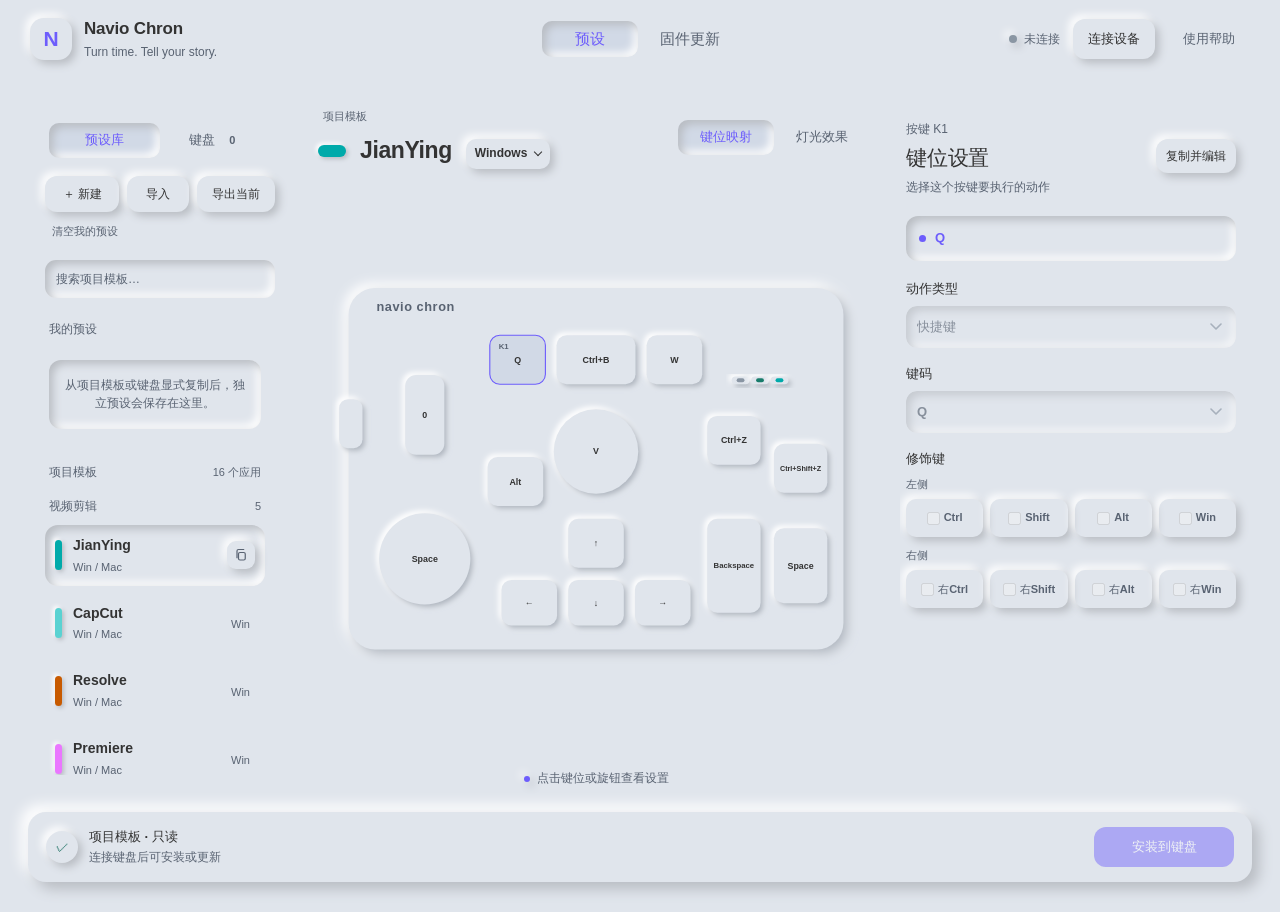
==== editor/index.html @ 54de4bbe "Add JSON text import and export" ====
<!doctype html>
<html lang="zh-CN">
<head>
  <meta charset="utf-8">
  <meta name="viewport" content="width=device-width,initial-scale=1">
  <meta name="theme-color" content="#e0e5ec">
  <title>预设 · Navio Chron</title>
  <meta http-equiv="Cache-Control" content="no-store">
  <link rel="stylesheet" href="styles.css?v=20261107-37">
</head>
<body>
  <header class="app-header">
    <div class="brand" aria-label="Navio Chron 预设编辑器">
      <span class="brand-mark">N</span>
      <span class="brand-copy"><strong>Navio Chron</strong><small>Turn time. Tell your story.</small></span>
    </div>
    <nav class="main-nav" aria-label="工作区">
      <a class="nav-item active" href="./" aria-current="page">预设</a>
      <a id="flashLink" class="nav-item" href="./firmware/">固件更新</a>
    </nav>
    <div class="header-actions">
      <span id="firmwareBadge" class="version-badge" hidden></span>
      <span id="connectionStatus" class="connection-status"><i></i><span>未连接</span></span>
      <button id="connectButton" class="button secondary">连接设备</button>
      <button id="helpButton" class="button text-button">使用帮助</button>
    </div>
  </header>

  <div id="updateBanner" class="update-banner" role="status" hidden>
    <div class="update-banner-icon">↑</div>
    <div><strong>发现新的固件版本</strong><span id="updateBannerText"></span></div>
    <a id="firmwareFlashLink" class="button small secondary" href="./firmware/">查看更新</a>
    <button id="dismissUpdate" class="icon-button" aria-label="关闭更新提示">×</button>
  </div>

  <main>
    <section class="view editor-view" aria-label="预设编辑器">
      <div class="editor-workspace">
        <aside class="panel library-panel">
          <div class="library-tabs segmented" role="tablist" aria-label="预设位置">
            <button class="active" data-library-tab="library" role="tab" aria-selected="true" aria-controls="libraryContent">预设库</button>
            <button data-library-tab="device" role="tab" aria-selected="false" aria-controls="libraryContent">键盘 <span id="deviceCount" class="count-badge">0</span></button>
          </div>
          <div id="libraryToolbar" class="library-toolbar">
            <button id="newPresetButton" class="button secondary">＋ 新建</button>
            <button id="importButton" class="button secondary">导入</button>
            <button id="exportButton" class="button secondary">导出当前</button>
          </div>
          <button id="resetLibrary" class="button text-button library-reset">清空我的预设</button>
          <div id="templateSearchField" class="template-search">
            <label class="sr-only" for="templateSearch">搜索项目模板</label>
            <input id="templateSearch" type="search" placeholder="搜索项目模板…" autocomplete="off" spellcheck="false">
          </div>
          <div id="templateSearchStatus" class="sr-only" role="status" aria-live="polite"></div>
          <div id="libraryContent" role="tabpanel" aria-label="预设列表"></div>
        </aside>

        <section class="panel canvas-panel">
          <div class="preset-header">
            <div class="preset-heading-copy">
              <div id="presetSource" class="source-line"></div>
              <div id="presetIdentity" class="preset-identity is-pending">
                <div class="popover-anchor">
                  <button id="accentButton" class="theme-swatch" aria-label="修改主题色" title="修改主题色"></button>
                  <div id="colorPopover" class="popover color-popover" hidden>
                    <strong>主题色</strong>
                    <p>用于预设标识和支持主题色的灯光效果</p>
                    <input id="accentInput" type="color" value="#e87832" aria-label="主题色">
                    <div class="color-presets">
                      <button data-color="#e87832" style="--swatch:#e87832" aria-label="橙色"></button>
                      <button data-color="#3f8cdc" style="--swatch:#3f8cdc" aria-label="蓝色"></button>
                      <button data-color="#8e5cd2" style="--swatch:#8e5cd2" aria-label="紫色"></button>
                      <button data-color="#26a69a" style="--swatch:#26a69a" aria-label="青色"></button>
                    </div>
                  </div>
                </div>
                <h1 id="presetTitle" role="button" tabindex="0" title="点击修改名称">预设</h1>
                <input id="presetNameInput" class="preset-name-input" type="text" maxlength="40" aria-label="预设名称" aria-describedby="renameError" hidden>
                <div id="renameActions" class="rename-actions" hidden>
                  <button id="confirmRename" type="button" class="rename-action confirm" aria-label="确认名称" title="确认"><svg viewBox="0 0 20 20" aria-hidden="true"><path d="m4 10 4 4 8-9"></path></svg></button>
                  <button id="cancelRename" type="button" class="rename-action cancel" aria-label="取消改名" title="取消"><svg viewBox="0 0 20 20" aria-hidden="true"><path d="m5 5 10 10M15 5 5 15"></path></svg></button>
                </div>
                <div id="renameError" class="rename-error" role="alert" hidden></div>
                <div class="popover-anchor platform-anchor">
                  <button id="platformButton" class="platform-button">Windows <span class="chevron" aria-hidden="true"></span></button>
                  <div id="platformPopover" class="popover platform-popover" hidden>
                    <strong>平台与修饰键</strong>
                    <button data-platform="win">Windows <small>Ctrl / Win</small></button>
                    <button data-platform="mac">macOS <small>Opt / Cmd</small></button>
                    <button data-platform="ipad">iPadOS <small>Opt / Cmd</small></button>
                  </div>
                </div>
              </div>
            </div>
            <div class="workspace-tabs segmented" role="tablist" aria-label="编辑内容">
              <button class="active" data-workspace-tab="mapping" role="tab" aria-selected="true" aria-controls="inspector">键位映射</button>
              <button data-workspace-tab="lighting" role="tab" aria-selected="false" aria-controls="inspector">灯光效果</button>
            </div>
          </div>
          <div id="draftNotice" class="draft-notice" hidden></div>
          <div id="deviceStage" class="device-stage"></div>
          <div id="canvasHint" class="canvas-hint"><span class="hint-dot"></span><span id="canvasHintText">点击键位或旋钮查看设置</span></div>
        </section>

        <aside class="panel inspector-panel"><div id="inspector" role="tabpanel" aria-label="当前设置"></div></aside>
      </div>

      <div class="editor-actionbar">
        <div class="save-summary">
          <span id="saveSummaryIcon" class="save-summary-icon">✓</span>
          <div><strong id="saveSummaryTitle">项目模板 · 只读</strong><span id="saveSummaryDetail">可直接安装，或复制后编辑</span></div>
        </div>
        <div id="writeResult" class="write-result" role="status" hidden></div>
        <button id="discardEdit" class="button danger" hidden>放弃修改</button>
        <button id="writePreset" class="button primary">安装到键盘</button>
      </div>
    </section>
  </main>

  <dialog id="exportDialog" class="dialog transfer-dialog">
    <form method="dialog">
      <div class="dialog-heading"><div><span class="dialog-kicker">EXPORT</span><h2>导出当前预设</h2></div><button type="button" class="icon-button" data-close="exportDialog" aria-label="关闭">×</button></div>
      <p id="exportDescription" class="dialog-description"></p>
      <label class="transfer-label" for="exportJson">JSON 内容</label>
      <textarea id="exportJson" class="json-textarea" readonly spellcheck="false"></textarea>
      <div id="exportError" class="field-error" role="alert" hidden></div>
      <div class="dialog-actions"><button type="button" class="button secondary" data-close="exportDialog">关闭</button><button id="copyExport" type="button" class="button secondary">复制 JSON</button><button id="downloadExport" type="button" class="button primary">保存到文件</button></div>
    </form>
  </dialog>

  <dialog id="importDialog" class="dialog transfer-dialog">
    <form method="dialog">
      <div class="dialog-heading"><div><span class="dialog-kicker">IMPORT</span><h2>导入预设</h2></div><button type="button" class="icon-button" data-close="importDialog" aria-label="关闭">×</button></div>
      <p class="dialog-description">粘贴 JSON 或选择磁盘文件。内容只导入“我的预设”，不会直接写入键盘。</p>
      <label class="transfer-label" for="importJson">JSON 内容</label>
      <textarea id="importJson" class="json-textarea" placeholder="在这里粘贴预设 JSON…" spellcheck="false"></textarea>
      <div class="import-file-row"><label class="button secondary file-button">选择文件<input id="importFile" type="file" accept=".json,.navio.json"></label><span id="importFileName">未选择文件</span></div>
      <div id="importError" class="field-error" role="alert" hidden></div>
      <div class="dialog-actions"><button type="button" class="button secondary" data-close="importDialog">取消</button><button id="confirmImport" type="button" class="button primary">导入到我的预设</button></div>
    </form>
  </dialog>

  <dialog id="writeDialog" class="dialog">
    <form method="dialog">
      <div class="dialog-heading"><div><span class="dialog-kicker">KEYBOARD</span><h2 id="writeDialogTitle">安装到键盘</h2></div><button type="button" class="icon-button" data-close="writeDialog" aria-label="关闭">×</button></div>
      <p id="writeDialogDescription" class="dialog-description"></p>
      <div class="impact-card"><span class="impact-icon">i</span><div><strong>写入后会立即验证</strong><p>键盘会重新读取此预设，确认内容一致。</p></div></div>
      <label id="installAsNewField" class="install-new-field" hidden><input id="installAsNew" type="checkbox">作为新预设安装，保留键盘中的原项目</label>
      <label id="replacementField" class="field" hidden>选择要替换的键盘预设<select id="replacementTarget"></select></label>
      <div id="writeError" class="field-error" role="alert" hidden></div>
      <div class="dialog-actions"><button type="button" class="button secondary" data-close="writeDialog">取消</button><button id="confirmWrite" type="button" class="button primary">确认安装</button></div>
    </form>
  </dialog>

  <dialog id="unsavedDialog" class="dialog">
    <form method="dialog">
      <div class="dialog-heading"><div><span class="dialog-kicker">UNSAVED</span><h2>当前修改尚未保存</h2></div><button type="button" class="icon-button" data-close="unsavedDialog" aria-label="继续编辑">×</button></div>
      <p id="unsavedDescription" class="dialog-description"></p>
      <div id="unsavedError" class="field-error" role="alert" hidden></div>
      <div class="dialog-actions unsaved-actions"><button id="continueEdit" type="button" class="button secondary" data-close="unsavedDialog">继续编辑</button><button id="discardChanges" type="button" class="button danger">放弃修改</button><button id="saveChanges" type="button" class="button primary">保存</button></div>
    </form>
  </dialog>

  <dialog id="deleteDialog" class="dialog">
    <form method="dialog">
      <div class="dialog-heading"><div><span class="dialog-kicker">MY PRESETS</span><h2>删除我的预设</h2></div><button type="button" class="icon-button" data-close="deleteDialog" aria-label="关闭">×</button></div>
      <p id="deleteDescription" class="dialog-description"></p>
      <div class="delete-warning"><strong>只删除浏览器中的这一套预设</strong><p>键盘中的内容不会改变。此操作无法撤销。</p></div>
      <div class="dialog-actions"><button type="button" class="button secondary" data-close="deleteDialog">取消</button><button id="confirmDelete" type="button" class="button danger-primary">确认删除</button></div>
    </form>
  </dialog>

  <dialog id="deleteKeyboardDialog" class="dialog">
    <form method="dialog">
      <div class="dialog-heading"><div><span class="dialog-kicker">KEYBOARD</span><h2>从键盘删除预设</h2></div><button type="button" class="icon-button" data-close="deleteKeyboardDialog" aria-label="关闭">×</button></div>
      <p id="deleteKeyboardDescription" class="dialog-description"></p>
      <div class="delete-warning"><strong id="deleteKeyboardWarning">键盘中的预设将被移除</strong><p>我的预设和项目模板不受影响，此操作无法撤销。</p></div>
      <div class="dialog-actions"><button type="button" class="button secondary" data-close="deleteKeyboardDialog">取消</button><button id="confirmDeleteKeyboard" type="button" class="button danger-primary">确认删除</button></div>
    </form>
  </dialog>

  <dialog id="resetDialog" class="dialog">
    <form method="dialog">
      <div class="dialog-heading"><div><span class="dialog-kicker">MY PRESETS</span><h2 id="resetTitle">清空我的预设</h2></div><button type="button" class="icon-button" data-close="resetDialog" aria-label="关闭">×</button></div>
      <p id="resetDescription" class="dialog-description"></p>
      <div class="dialog-actions"><button type="button" class="button secondary" data-close="resetDialog">取消</button><button id="confirmReset" type="button" class="button danger-primary">确认清空</button></div>
    </form>
  </dialog>

  <dialog id="helpDialog" class="dialog help-dialog">
    <form method="dialog">
      <div class="dialog-heading"><div><span class="dialog-kicker">HELP</span><h2>使用帮助</h2></div><button type="button" class="icon-button" data-close="helpDialog" aria-label="关闭">×</button></div>
      <div class="help-item"><span>1</span><div><strong>连接键盘</strong><p>使用桌面 Chrome 或 Edge，通过 USB 连接 Navio Chron。</p></div></div>
      <div class="help-item"><span>2</span><div><strong>编辑与保存</strong><p>点击编辑后修改，再明确保存到我的预设或保存到键盘。</p></div></div>
      <div class="help-item"><span>3</span><div><strong>切换预设</strong><p>短按设备侧键即可循环切换已安装预设。</p></div></div>
      <div class="dialog-actions"><button type="button" class="button primary" data-close="helpDialog">知道了</button></div>
    </form>
  </dialog>

  <div id="toast" class="toast" role="status" aria-live="polite"></div>

  <script src="../tools/probe/navio_proto.js?v=20261107-39"></script>
  <script src="../tools/probe/webflash_rules.js?v=20261107-39"></script>
  <script src="preset.js?v=20261107-39"></script>
  <script src="templates.js?v=20261107-39"></script>
  <script src="template_browser.js?v=20261107-39"></script>
  <script src="library.js?v=20261107-39"></script>
  <script src="device.js?v=20261107-39"></script>
  <script src="rgb_preview.js?v=20261107-39"></script>
  <script src="import_export.js?v=20261107-39"></script>
  <script type="module" src="app.js?v=20261107-39"></script>
</body>
</html>
---- editor/styles.css ----
:root {
  color-scheme: light;
  --page: #e0e5ec;
  --page-light: #f0f0f3;
  --surface: #e0e5ec;
  --surface-deep: #d1d9e6;
  --text: #333333;
  --muted: #596372;
  --accent: #6d5dfc;
  --accent-dark: #5547d7;
  --success: #146b5d;
  --warning: #765800;
  --danger: #a63838;
  --shadow-dark: #b8bcc2;
  --shadow-light: #ffffff;
  --raised: 7px 7px 14px var(--shadow-dark), -7px -7px 14px var(--shadow-light);
  --raised-small: 4px 4px 8px var(--shadow-dark), -4px -4px 8px var(--shadow-light);
  --raised-large: 12px 12px 24px var(--shadow-dark), -12px -12px 24px var(--shadow-light);
  --inset: inset 6px 6px 12px var(--shadow-dark), inset -6px -6px 12px var(--shadow-light);
  --inset-small: inset 4px 4px 8px var(--shadow-dark), inset -4px -4px 8px var(--shadow-light);
  font-family: "Avenir Next", "Segoe UI Variable Text", "Segoe UI", "PingFang SC", "Microsoft YaHei UI", sans-serif;
  font-synthesis: none;
}
* { box-sizing: border-box; }
body { margin: 0; min-width: 320px; min-height: 100vh; background: var(--page); color: var(--text); font-size: 15px; line-height: 1.55; -webkit-font-smoothing: antialiased; }
button, input, select { font: inherit; }
button { color: inherit; }
button, a, input, select, summary { -webkit-tap-highlight-color: transparent; }
button:focus-visible, a:focus-visible, input:focus-visible, select:focus-visible, summary:focus-visible, [tabindex]:focus-visible { outline: 3px solid var(--accent); outline-offset: 3px; }
button:disabled { cursor: not-allowed; opacity: .45; box-shadow: none; }
button, input, select, .preset-item, .lighting-option { transition: box-shadow 200ms ease-in-out, color 200ms ease-in-out, background 200ms ease-in-out, opacity 200ms ease-in-out; }
[hidden] { display: none !important; }

.app-header { position: sticky; top: 0; z-index: 20; display: grid; grid-template-columns: 1fr auto 1fr; align-items: center; min-height: 78px; padding: 0 30px; background: var(--page); }
.brand { display: inline-flex; align-items: center; justify-self: start; gap: 12px; padding: 0; border: 0; background: none; text-align: left; cursor: pointer; }
.brand-mark { display: grid; place-items: center; width: 42px; height: 42px; border-radius: 14px; background: var(--surface); box-shadow: var(--raised-small); color: var(--accent); font-size: 21px; font-weight: 800; }
.brand:active .brand-mark { box-shadow: var(--inset-small); }
.brand-copy { display: flex; flex-direction: column; }
.brand-copy strong { font-size: 17px; letter-spacing: -.2px; }
.brand-copy small { margin-top: 1px; color: var(--muted); font-size: 12px; }
.main-nav { display: flex; gap: 4px; padding: 5px; border-radius: 14px; box-shadow: none; }
.nav-item { display: inline-flex; align-items: center; justify-content: center; min-width: 96px; min-height: 36px; padding: 6px 13px; border: 0; border-radius: 10px; background: transparent; color: var(--muted); font-weight: 600; text-align: center; text-decoration: none; cursor: pointer; }
.nav-item:not(.active):hover { color: var(--text); box-shadow: var(--raised-small); }
.nav-item.active { background: var(--surface-deep); box-shadow: var(--inset-small); color: var(--accent); }
.header-actions { display: flex; align-items: center; justify-self: end; gap: 13px; }
.version-badge { color: var(--muted); font-size: 12px; white-space: nowrap; }
.connection-status { display: flex; align-items: center; gap: 7px; color: var(--muted); font-size: 12px; white-space: nowrap; }
.connection-status i { width: 8px; height: 8px; border-radius: 50%; background: #8a96a3; box-shadow: var(--raised-small); }
.connection-status.connected { color: var(--success); }
.connection-status.connected i { background: var(--success); }
.button { display: inline-flex; align-items: center; justify-content: center; min-height: 40px; padding: 9px 15px; border: 0; border-radius: 12px; background: var(--surface); box-shadow: var(--raised-small); color: var(--text); font-weight: 650; font-size: 13px; text-align: center; text-decoration: none; cursor: pointer; }
.button:hover:not(:disabled) { box-shadow: 2px 2px 5px var(--shadow-dark), -2px -2px 5px var(--shadow-light); }
.button:active:not(:disabled) { box-shadow: var(--inset-small); }
.button.primary { background: var(--accent); color: #ffffff; }
.button.primary:hover:not(:disabled) { background: var(--accent-dark); }
.button.secondary { color: var(--text); }
.button.text-button { background: transparent; box-shadow: none; color: var(--muted); }
.button.text-button:hover { color: var(--accent); box-shadow: none; }
.button.danger { color: var(--danger); }
.button.danger-primary { background: var(--danger); color: #ffffff; }
.button.small { min-height: 34px; padding: 6px 12px; font-size: 12px; }
.icon-button { display: grid; place-items: center; width: 36px; height: 36px; padding: 0; border: 0; border-radius: 11px; background: transparent; color: var(--muted); font-size: 20px; cursor: pointer; }
.icon-button:hover { background: var(--surface); box-shadow: var(--raised-small); color: var(--accent); }
.icon-button:active { box-shadow: var(--inset-small); }

.update-banner { display: flex; align-items: center; gap: 13px; max-width: 1640px; margin: 14px auto 0; padding: 12px 16px; border-radius: 15px; background: var(--surface); box-shadow: var(--inset-small); }
.update-banner-icon { display: grid; place-items: center; width: 30px; height: 30px; border-radius: 10px; background: var(--surface); box-shadow: var(--raised-small); color: var(--accent); font-weight: 800; }
.update-banner > div:nth-child(2) { display: flex; flex: 1; align-items: baseline; gap: 10px; }
.update-banner strong { font-size: 13px; }
.update-banner span { color: var(--muted); font-size: 12px; }

.view { max-width: 1680px; margin: auto; padding: 24px 28px 30px; }
.editor-workspace { display: grid; grid-template-columns: 264px minmax(480px, 1fr) 352px; gap: 26px; align-items: stretch; }
.panel { min-width: 0; border-radius: 22px; }
.library-panel { display: flex; flex-direction: column; height: 690px; min-height: 0; padding: 17px; box-shadow: none; overflow: hidden; }
#libraryContent { flex: 1; min-height: 0; overflow-y: auto; }
* { scrollbar-width: thin; scrollbar-color: #a6afb9 transparent; }
*::-webkit-scrollbar { width: 8px; height: 8px; }
*::-webkit-scrollbar-track { background: transparent; }
*::-webkit-scrollbar-thumb { border-radius: 8px; background: #a6afb9; }
*::-webkit-scrollbar-thumb:hover { background: #8995a3; }
#libraryContent, .inspector-panel, .advanced-content pre { scrollbar-gutter: stable; }
.segmented { display: flex; padding: 4px; border-radius: 13px; box-shadow: none; }
.segmented button { flex: 1; min-height: 35px; border: 0; border-radius: 10px; background: transparent; color: var(--muted); font-size: 13px; font-weight: 600; cursor: pointer; }
.segmented button.active { background: var(--surface-deep); box-shadow: var(--inset-small); color: var(--accent); }
.count-badge { display: inline-block; min-width: 19px; margin-left: 4px; font-size: 11px; }
.library-heading { display: flex; align-items: center; justify-content: space-between; margin: 22px 4px 9px; }
.library-heading h2, .library-heading h3 { margin: 0; color: var(--muted); font-size: 12px; font-weight: 700; }
.template-group .library-heading { margin-top: 16px; }
.library-count { color: var(--muted); font-size: 11px; }
.library-heading button { width: 28px; height: 28px; }
.preset-list { display: flex; flex-direction: column; gap: 7px; }
.preset-item { position: relative; display: grid; grid-template-columns: 8px minmax(0, 1fr) auto; align-items: center; gap: 10px; width: 100%; min-height: 58px; padding: 10px; border-radius: 13px; text-align: left; cursor: pointer; }
.preset-item:hover { background: var(--page-light); }
.preset-item.active { background: var(--surface); box-shadow: var(--inset-small); }
.preset-swatch { width: 7px; height: 30px; border-radius: 5px; box-shadow: 2px 2px 4px var(--shadow-dark), -2px -2px 4px var(--shadow-light); }
.preset-item-copy { min-width: 0; }
.preset-item-copy strong { display: block; overflow: hidden; font-size: 14px; font-weight: 650; text-overflow: ellipsis; white-space: nowrap; }
.preset-item-copy small { display: block; overflow: hidden; margin-top: 2px; color: var(--muted); font-size: 11px; text-overflow: ellipsis; white-space: nowrap; }
.preset-item-tail { display: grid; align-items: center; min-width: 30px; min-height: 30px; }
.preset-item-badge { grid-area: 1 / 1; justify-self: end; }
.preset-item-actions { display: none; grid-area: 1 / 1; justify-self: end; gap: 4px; }
.preset-item:hover .preset-item-actions, .preset-item:focus-within .preset-item-actions, .preset-item.active .preset-item-actions { display: flex; }
.preset-item:hover .preset-item-badge, .preset-item:focus-within .preset-item-badge, .preset-item.active .preset-item-badge { visibility: hidden; }
.preset-card-action { display: grid; place-items: center; width: 28px; height: 28px; padding: 0; border: 0; border-radius: 9px; background: var(--surface); box-shadow: var(--raised-small); color: var(--muted); cursor: pointer; }
.preset-card-action:hover { color: var(--accent); box-shadow: 2px 2px 4px var(--shadow-dark), -2px -2px 4px var(--shadow-light); }
.preset-card-action:active { box-shadow: var(--inset-small); }
.preset-card-action.delete:hover { color: var(--danger); }
.preset-card-action svg { width: 15px; height: 15px; fill: none; stroke: currentColor; stroke-width: 1.6; stroke-linecap: round; stroke-linejoin: round; }
.platform-chip, .source-chip, .state-chip { display: inline-flex; align-items: center; width: fit-content; padding: 2px 5px; color: var(--muted); background: transparent; font-size: 11px; white-space: nowrap; }
.state-chip { color: var(--success); }
.dirty-label { color: var(--accent); font-size: 11px; }
.library-empty { margin: 12px 4px; padding: 16px 12px; border-radius: 12px; box-shadow: var(--inset-small); color: var(--muted); font-size: 12px; text-align: center; }
.library-toolbar { display: grid; grid-template-columns: 1.2fr 1fr 1.25fr; gap: 8px; margin-top: 14px; }
.library-toolbar .button { min-height: 36px; padding: 6px 8px; font-size: 12px; }
.template-search { margin-top: 12px; }
.template-search input { width: 100%; min-height: 38px; padding: 8px 11px; border: 0; border-radius: 11px; background: var(--surface); color: var(--text); box-shadow: var(--inset-small); font-size: 12px; }
.template-search input::placeholder { color: var(--muted); }
.sr-only { position: absolute; width: 1px; height: 1px; padding: 0; margin: -1px; overflow: hidden; clip: rect(0, 0, 0, 0); white-space: nowrap; border: 0; }
.device-summary { display: flex; align-items: center; justify-content: space-between; margin: 20px 4px 11px; }
.device-summary strong { font-size: 13px; }
.device-summary span { color: var(--muted); font-size: 11px; }
.device-order-hint { margin: 13px 4px 0; color: var(--muted); font-size: 11px; line-height: 1.6; }
.device-management { display: grid; grid-template-columns: 1fr 1fr; gap: 8px; margin-top: 16px; padding-top: 16px; box-shadow: inset 0 1px 0 var(--shadow-dark), inset 0 -1px 0 var(--shadow-light); }
.device-management .danger { grid-column: 1 / -1; }
.keyboard-copy { margin-top: 16px; padding-top: 16px; box-shadow: inset 0 1px 0 var(--shadow-dark), inset 0 -1px 0 var(--shadow-light); }
.keyboard-copy .button { width: 100%; }

.canvas-panel { display: flex; flex-direction: column; height: 690px; min-height: 0; padding: 4px 0; }
.preset-header { display: flex; align-items: center; justify-content: space-between; gap: 18px; min-height: 62px; }
.preset-heading-copy { min-width: 0; }
.source-line { display: flex; align-items: center; gap: 6px; min-height: 20px; color: var(--muted); font-size: 12px; }
.preset-identity { position: relative; display: flex; align-items: center; gap: 10px; min-width: 0; height: 36px; margin-top: 4px; }
.preset-identity.is-pending { visibility: hidden; }
.preset-header h1 { overflow: hidden; max-width: 350px; margin: 0; padding: 3px 4px; font-size: 23px; line-height: 28px; letter-spacing: -.4px; text-overflow: ellipsis; white-space: nowrap; cursor: text; }
.preset-header h1:hover { color: var(--accent); }
.preset-name-input { width: 240px; min-width: 0; height: 34px; padding: 4px 8px; border: 0; border-radius: 10px; color: var(--text); background: var(--surface); box-shadow: var(--inset-small); font-size: 18px; font-weight: 600; line-height: 22px; }
.preset-name-input:focus { box-shadow: inset 2px 2px 4px var(--shadow-dark), inset -2px -2px 4px var(--shadow-light); }
.preset-name-input[aria-invalid="true"] { color: var(--danger); }
.rename-actions { display: flex; flex: none; gap: 6px; }
.rename-action { display: grid; place-items: center; width: 30px; height: 30px; padding: 0; border: 0; border-radius: 10px; background: var(--surface); box-shadow: var(--raised-small); cursor: pointer; }
.rename-action:active { box-shadow: var(--inset-small); }
.rename-action svg { width: 16px; height: 16px; fill: none; stroke: currentColor; stroke-width: 2; stroke-linecap: round; stroke-linejoin: round; }
.rename-action.confirm { color: var(--success); }
.rename-action.cancel { color: var(--danger); }
.rename-error { position: absolute; top: 44px; left: 38px; z-index: 35; width: 270px; padding: 10px 12px; border-radius: 11px; background: var(--surface); color: var(--danger); box-shadow: var(--raised); font-size: 12px; }
.theme-swatch { flex: none; width: 28px; height: 12px; padding: 0; border: 0; border-radius: 6px; background: var(--accent); box-shadow: 2px 2px 4px var(--shadow-dark), -2px -2px 4px var(--shadow-light); cursor: pointer; transform: translateY(2px); transition: box-shadow 200ms ease-in-out; }
.theme-swatch:hover { box-shadow: 1px 1px 3px var(--shadow-dark), -1px -1px 3px var(--shadow-light); }
.theme-swatch:active { box-shadow: inset 2px 2px 4px var(--shadow-dark), inset -2px -2px 4px var(--shadow-light); }
.theme-swatch:disabled { box-shadow: 2px 2px 4px var(--shadow-dark), -2px -2px 4px var(--shadow-light); cursor: default; opacity: 1; }
.platform-button { display: inline-flex; flex: none; align-items: center; gap: 8px; min-height: 30px; padding: 5px 9px; border: 0; border-radius: 10px; background: var(--surface); box-shadow: var(--raised-small); color: var(--text); font-size: 12px; font-weight: 600; cursor: pointer; }
.platform-button:active { box-shadow: var(--inset-small); }
.platform-button:disabled { color: var(--text); cursor: default; opacity: 1; }
.platform-button .chevron { width: 6px; height: 6px; margin-top: -3px; border-right: 1.5px solid currentColor; border-bottom: 1.5px solid currentColor; transform: rotate(45deg); }
.popover-anchor { position: relative; flex: none; }
.platform-anchor { align-self: baseline; transform: translateY(7px); }
.popover { position: absolute; top: calc(100% + 12px); left: 0; z-index: 25; width: 240px; padding: 16px; border-radius: 15px; background: var(--surface); box-shadow: var(--raised-large); }
.popover > strong { font-size: 13px; }
.popover > p { margin: 4px 0 13px; color: var(--muted); font-size: 11px; }
.color-popover input { width: 100%; height: 40px; padding: 4px; border: 0; border-radius: 10px; background: var(--surface); box-shadow: var(--inset-small); cursor: pointer; }
.color-presets { display: flex; gap: 10px; margin-top: 13px; }
.color-presets button { width: 28px; height: 28px; padding: 0; border: 0; border-radius: 50%; background: var(--swatch); box-shadow: var(--raised-small); cursor: pointer; }
.color-presets button:active { box-shadow: var(--inset-small); }
.platform-popover { left: auto; right: 0; }
.platform-popover > strong { display: block; margin-bottom: 9px; }
.platform-popover > button { display: flex; align-items: center; justify-content: space-between; width: 100%; min-height: 38px; padding: 8px; border: 0; border-radius: 10px; background: transparent; font-size: 13px; text-align: left; cursor: pointer; }
.platform-popover > button:hover { background: var(--page-light); }
.platform-popover > button:active { box-shadow: var(--inset-small); }
.platform-popover small { color: var(--muted); font-size: 11px; }
.workspace-tabs { flex: none; margin: 0; }
.workspace-tabs button { min-width: 96px; }
.draft-notice { display: flex; align-items: center; gap: 9px; margin-top: 14px; padding: 11px 13px; border-radius: 12px; box-shadow: var(--inset-small); font-size: 11px; }
.draft-notice strong { flex: none; color: var(--accent); }
.draft-notice span { color: var(--muted); }
.device-stage { display: grid; flex: 1; place-items: center; min-height: 0; margin-top: 8px; overflow: visible; }
.device-svg { width: 100%; max-width: 850px; max-height: 100%; height: auto; overflow: visible; }
.hardware-shell { fill: var(--surface); filter: url(#device-raised); }
.device-brand { fill: var(--muted); font-size: 23px; font-weight: 750; letter-spacing: 1px; }
.status-led { outline: none; cursor: help; }
.status-led-socket { fill: var(--surface); filter: url(#key-raised); }
.status-led:focus-visible .status-led-socket { stroke: var(--accent); stroke-width: 3; }
.status-led-light { pointer-events: none; }
.slot { cursor: pointer; outline: none; }
.slot-hit { fill: var(--surface); filter: url(#key-raised); stroke: transparent; stroke-width: 2; transition: fill 200ms, stroke 200ms, opacity 200ms; }
.slot:hover .slot-hit { fill: var(--page-light); }
.slot:active .slot-hit { fill: var(--surface-deep); filter: none; }
.slot.selected .slot-hit { fill: var(--surface-deep); stroke: var(--accent); filter: none; }
.slot:focus-visible .slot-hit { stroke: var(--accent); stroke-width: 4; }
.slot-name, .control-name { fill: var(--muted); font-size: 14px; font-weight: 650; opacity: 0; pointer-events: none; transition: opacity 150ms; }
.slot:hover .slot-name, .slot:focus-visible .slot-name, .slot.selected .slot-name,
.slot:hover .control-name, .slot:focus-visible .control-name, .slot.selected .control-name { opacity: 1; }
.slot-action { fill: var(--text); font-size: 16px; font-weight: 650; pointer-events: none; }
.slot-action.is-empty { opacity: 0; }
.slot:hover .slot-action.is-empty, .slot:focus-visible .slot-action.is-empty, .slot.selected .slot-action.is-empty { opacity: 1; }
.key-led { display: none; pointer-events: none; }
.lighting-mode .key-led { display: block; }
.device-svg.lighting-mode .slot-action, .device-svg.lighting-mode .slot-name,
.device-svg.lighting-mode .control-name, .device-svg.lighting-mode .status-led-light { display: none; }
.canvas-hint { display: flex; align-items: center; justify-content: center; gap: 7px; padding-top: 8px; color: var(--muted); font-size: 12px; }
.hint-dot { width: 6px; height: 6px; border-radius: 50%; background: var(--accent); box-shadow: var(--raised-small); }
.encoder-rotation-group .action-card + .action-card { margin-top: 14px; padding-top: 14px; box-shadow: none; }
.encoder-press { margin-top: 20px; padding-top: 20px; box-shadow: inset 0 1px 0 var(--shadow-dark), inset 0 -1px 0 var(--shadow-light); }

.inspector-panel { height: 690px; min-height: 0; padding: 14px 6px 14px 6px; overflow-y: auto; }
.inspector-heading { display: flex; align-items: center; justify-content: space-between; gap: 12px; margin-bottom: 20px; }
.inspector-heading-copy { min-width: 0; }
.inspector-heading .selection-label { color: var(--muted); font-size: 12px; }
.inspector-heading h2 { margin: 3px 0 3px; font-size: 21px; letter-spacing: -.2px; }
.inspector-heading p { margin: 0; color: var(--muted); font-size: 12px; }
.start-edit { flex: none; min-height: 34px; padding: 6px 10px; font-size: 12px; }
.action-summary { display: flex; align-items: center; gap: 9px; margin-bottom: 18px; padding: 12px 13px; border-radius: 12px; box-shadow: var(--inset-small); color: var(--accent); font-size: 13px; font-weight: 700; }
.action-summary::before { width: 7px; height: 7px; border-radius: 50%; background: var(--accent); content: ""; }
.field { display: flex; flex-direction: column; gap: 7px; margin-bottom: 16px; color: var(--text); font-size: 13px; font-weight: 600; }
.field small { color: var(--muted); font-size: 11px; font-weight: 400; }
.field input[type="text"], .field input[type="number"], .field select, .advanced-content input, .preview-dock select { width: 100%; min-height: 42px; padding: 9px 11px; border: 0; border-radius: 11px; background: var(--surface); box-shadow: var(--inset-small); color: var(--text); font-size: 13px; }
.field input:focus, .field select:focus, .advanced-content input:focus, .preview-dock select:focus { box-shadow: inset 2px 2px 4px var(--shadow-dark), inset -2px -2px 4px var(--shadow-light); }
.field input:disabled, .field select:disabled { color: var(--muted); opacity: .65; }
.field-help { margin: -4px 0 15px; color: var(--muted); font-size: 12px; }
.modifier-group + .modifier-group { margin-top: 10px; }
.modifier-group-label { display: block; margin-bottom: 6px; color: var(--muted); font-size: 11px; font-weight: 500; }
.modifiers { display: grid; grid-template-columns: repeat(4, 1fr); gap: 7px; }
.modifier { display: flex; align-items: center; justify-content: center; gap: 4px; min-height: 38px; border-radius: 10px; box-shadow: var(--raised-small); color: var(--muted); font-size: 11px; cursor: pointer; }
.modifier:active { box-shadow: var(--inset-small); }
.modifier:has(input:checked) { box-shadow: var(--inset-small); color: var(--accent); }
.modifier input { width: 13px; height: 13px; margin: 0; accent-color: var(--accent); }
.action-card + .action-card { margin-top: 20px; padding-top: 20px; box-shadow: inset 0 1px 0 var(--shadow-dark), inset 0 -1px 0 var(--shadow-light); }
.action-card-title { display: flex; align-items: center; justify-content: space-between; margin-bottom: 13px; }
.action-card-title strong { font-size: 14px; }
.action-card-title span { color: var(--muted); font-size: 11px; }
.locked-card { padding: 23px 17px; border-radius: 14px; box-shadow: var(--inset-small); text-align: center; }
.locked-card .lock-symbol { display: grid; place-items: center; width: 38px; height: 38px; margin: 0 auto 11px; border-radius: 50%; background: var(--surface); box-shadow: var(--raised-small); color: var(--muted); font-weight: 800; }
.locked-card p { margin: 7px 0 0; color: var(--muted); font-size: 12px; }
.lighting-grid { display: grid; grid-template-columns: 1fr 1fr; gap: 10px; }
.lighting-option { position: relative; display: flex; flex-direction: column; min-height: 94px; padding: 13px; border-radius: 13px; cursor: pointer; }
.lighting-option:hover { background: var(--page-light); }
.lighting-option:has(input:checked) { background: var(--surface-deep); box-shadow: var(--inset-small); color: var(--accent); }
.lighting-option:has(input:focus-visible) { outline: 3px solid var(--accent); outline-offset: 3px; }
.lighting-option input { position: absolute; width: 1px; height: 1px; margin: 0; opacity: 0; }
.lighting-option input:focus-visible { outline: none; }
.lighting-option strong { font-size: 13px; }
.lighting-option small { margin-top: 5px; color: var(--muted); font-size: 11px; line-height: 1.55; }
.lighting-note { margin: 16px 0 0; padding: 12px; border-radius: 11px; box-shadow: var(--inset-small); color: var(--muted); font-size: 11px; }

.editor-actionbar { position: sticky; bottom: 16px; z-index: 10; display: flex; align-items: center; gap: 14px; margin-top: 20px; padding: 15px 18px; border-radius: 18px; background: var(--surface); box-shadow: var(--raised); }
.save-summary { display: flex; flex: 1; align-items: center; gap: 11px; }
.save-summary-icon { display: grid; place-items: center; width: 32px; height: 32px; border-radius: 50%; background: var(--surface); box-shadow: var(--raised-small); color: var(--success); font-size: 13px; font-weight: 800; }
.save-summary strong, .save-summary div > span { display: block; }
.save-summary strong { font-size: 13px; }
.save-summary div > span { margin-top: 1px; color: var(--muted); font-size: 12px; }
.write-result { color: var(--success); font-size: 12px; }
.editor-actionbar > .button { min-width: 140px; }

.firmware-view { max-width: 850px; padding-top: 44px; }
.firmware-hero { text-align: center; }
.product-kicker, .dialog-kicker { color: var(--accent); font-size: 11px; font-weight: 750; letter-spacing: 1.3px; }
.firmware-hero h1 { margin: 8px 0 9px; font-size: 33px; letter-spacing: -.8px; }
.firmware-hero p { margin: 0; color: var(--muted); font-size: 15px; }
.firmware-steps { display: flex; justify-content: center; margin: 32px 0 24px; padding: 0; list-style: none; }
.firmware-steps li { position: relative; display: flex; align-items: center; gap: 8px; width: 132px; color: var(--muted); font-size: 12px; }
.firmware-steps li:not(:last-child)::after { flex: 1; height: 2px; margin: 0 12px; background: var(--shadow-dark); box-shadow: 0 -1px 0 var(--shadow-light); content: ""; }
.firmware-steps li > span { display: grid; flex: none; place-items: center; width: 30px; height: 30px; border-radius: 50%; background: var(--surface); box-shadow: var(--raised-small); font-size: 11px; }
.firmware-steps li.active { color: var(--accent); font-weight: 700; }
.firmware-steps li.active > span { box-shadow: var(--inset-small); color: var(--accent); }
.firmware-steps li.complete { color: var(--success); }
.firmware-steps li.complete > span { color: var(--success); box-shadow: var(--inset-small); }
.firmware-card { min-height: 340px; padding: 30px; border-radius: 24px; background: var(--surface); box-shadow: var(--raised-large); }
.release-ready { display: flex; flex-direction: column; align-items: center; text-align: center; }
.release-icon { display: grid; place-items: center; width: 62px; height: 62px; margin: 4px 0 18px; border-radius: 19px; background: var(--surface); box-shadow: var(--raised); color: var(--accent); font-size: 26px; font-weight: 800; }
.release-ready h2, .firmware-state h2 { margin: 0 0 7px; font-size: 21px; }
.release-ready > p, .firmware-state > p { margin: 0; color: var(--muted); font-size: 13px; }
.release-version { display: flex; align-items: center; gap: 9px; margin: 22px 0; padding: 10px 15px; border-radius: 12px; box-shadow: var(--inset-small); font-size: 13px; }
.release-version strong { font-size: 15px; }
.release-version span { color: var(--success); font-size: 11px; }
.release-ready .button { min-width: 190px; }
.release-help { margin-top: 16px !important; font-size: 12px !important; }
.firmware-state { text-align: center; }
.state-symbol { display: grid; place-items: center; width: 56px; height: 56px; margin: 0 auto 17px; border-radius: 50%; background: var(--surface); box-shadow: var(--raised); color: var(--accent); font-size: 22px; font-weight: 800; }
.state-symbol.success { color: var(--success); }
.state-symbol.error { color: var(--danger); }
.spinner { width: 46px; height: 46px; margin: 7px auto 22px; border-radius: 50%; background: var(--surface); box-shadow: var(--inset-small); position: relative; }
.spinner::after { position: absolute; inset: 5px; border: 3px solid var(--surface-deep); border-top-color: var(--accent); border-radius: 50%; content: ""; animation: spin .8s linear infinite; }
@keyframes spin { to { transform: rotate(360deg); } }
.version-comparison { display: grid; grid-template-columns: 1fr auto 1fr; align-items: center; gap: 15px; margin: 26px 0 18px; padding: 18px; border-radius: 14px; box-shadow: var(--inset-small); }
.version-comparison div { display: flex; flex-direction: column; gap: 2px; }
.version-comparison span { color: var(--muted); font-size: 11px; }
.version-comparison strong { font-size: 18px; }
.version-comparison .arrow { color: var(--accent); font-size: 19px; }
.update-facts { display: flex; justify-content: center; gap: 24px; margin-bottom: 22px; color: var(--muted); font-size: 12px; }
.update-facts strong { color: var(--success); }
.firmware-actions { display: flex; justify-content: center; gap: 10px; margin-top: 24px; }
.firmware-actions .button { min-width: 126px; }
.usb-note { margin-top: 17px !important; font-size: 11px !important; }
.progress-value { margin: 24px 0 10px; color: var(--accent); font-size: 32px; font-weight: 750; }
.progress-track { height: 13px; border-radius: 10px; box-shadow: var(--inset-small); overflow: hidden; }
.progress-track span { display: block; height: 100%; border-radius: inherit; background: var(--accent); transition: width 200ms; }
.progress-caption { margin-top: 12px !important; }
.success-next { margin-top: 26px; }
.rescue-card { text-align: left; }
.rescue-card .state-symbol, .rescue-card h2, .rescue-card > p { margin-left: 0; text-align: left; }
.rescue-steps { display: grid; grid-template-columns: 1fr 1fr; gap: 13px; margin: 24px 0; }
.rescue-step { display: flex; align-items: flex-start; gap: 11px; padding: 13px; }
.rescue-step > span { display: grid; flex: none; place-items: center; width: 28px; height: 28px; border-radius: 50%; background: var(--surface); box-shadow: var(--raised-small); color: var(--accent); font-size: 11px; font-weight: 700; }
.rescue-step strong { display: block; font-size: 13px; }
.rescue-step p { margin: 3px 0 0; color: var(--muted); font-size: 11px; }
.error-detail { margin: 22px 0; padding: 13px; border-radius: 12px; box-shadow: var(--inset-small); color: var(--danger); font-size: 12px; }
.advanced-panel { margin-top: 18px; border-radius: 14px; box-shadow: var(--inset-small); }
.advanced-panel summary { padding: 13px 16px; color: var(--muted); font-size: 12px; cursor: pointer; }
.advanced-content { padding: 0 16px 16px; }
.advanced-content label { display: flex; flex-direction: column; gap: 6px; color: var(--muted); font-size: 11px; }
.advanced-content pre { padding: 13px; border-radius: 11px; box-shadow: var(--inset-small); color: var(--muted); font: 12px/1.6 ui-monospace, Consolas, monospace; white-space: pre-wrap; }
.firmware-note { margin: 16px 0 0; color: var(--muted); font-size: 12px; text-align: center; }

.dialog { width: min(490px, calc(100vw - 32px)); padding: 26px; border: 0; border-radius: 22px; background: var(--surface); color: var(--text); box-shadow: var(--raised-large); }
.dialog::backdrop { background: rgb(51 51 51 / 32%); }
.dialog-heading { display: flex; align-items: flex-start; justify-content: space-between; margin-bottom: 14px; }
.dialog-heading h2 { margin: 4px 0 0; font-size: 21px; }
.dialog-description { margin: 0 0 21px; color: var(--muted); font-size: 13px; }
.dialog-actions { display: flex; justify-content: flex-end; gap: 10px; margin-top: 24px; }
.color-field { display: grid; grid-template-columns: 1fr auto; align-items: center; }
.color-field input { width: 60px; height: 40px; padding: 4px; border: 0; border-radius: 10px; background: var(--surface); box-shadow: var(--inset-small); }
.color-field span { grid-column: 1 / -1; color: var(--muted); font-size: 11px; font-weight: 400; }
.impact-card { display: flex; gap: 11px; padding: 14px; border-radius: 13px; box-shadow: var(--inset-small); }
.impact-icon { display: grid; flex: none; place-items: center; width: 26px; height: 26px; border-radius: 50%; background: var(--surface); box-shadow: var(--raised-small); color: var(--success); font-weight: 800; }
.impact-card strong { font-size: 13px; }
.impact-card p { margin: 2px 0 0; color: var(--muted); font-size: 11px; }
.install-new-field { display: flex; align-items: flex-start; gap: 9px; margin-top: 16px; padding: 12px; border-radius: 12px; box-shadow: var(--inset-small); color: var(--text); font-size: 12px; cursor: pointer; }
.install-new-field input { margin: 3px 0 0; accent-color: var(--accent); }
.delete-warning { padding: 14px; border-radius: 12px; box-shadow: var(--inset-small); }
.delete-warning strong { color: var(--danger); font-size: 13px; }
.delete-warning p { margin: 3px 0 0; color: var(--muted); font-size: 12px; }
.help-item { display: flex; gap: 13px; padding: 16px 0; box-shadow: inset 0 1px 0 var(--shadow-dark), inset 0 -1px 0 var(--shadow-light); }
.help-item > span { display: grid; flex: none; place-items: center; width: 28px; height: 28px; border-radius: 50%; background: var(--surface); box-shadow: var(--raised-small); color: var(--muted); font-size: 12px; }
.help-item strong { font-size: 14px; }
.help-item p { margin: 3px 0 0; color: var(--muted); font-size: 12px; }
.toast { position: fixed; bottom: 26px; left: 50%; z-index: 60; max-width: min(460px, calc(100vw - 32px)); padding: 12px 17px; border-radius: 13px; background: var(--surface); color: var(--text); box-shadow: var(--raised); font-size: 13px; opacity: 0; pointer-events: none; transform: translateX(-50%); transition: opacity 200ms; }
.toast.show { opacity: 1; }

.preview-dock { position: fixed; bottom: 18px; left: 18px; z-index: 50; width: 282px; padding: 16px; border-radius: 17px; background: var(--surface); color: var(--text); box-shadow: var(--raised-large); }
.preview-heading { display: flex; align-items: flex-start; justify-content: space-between; }
.preview-heading > div { display: flex; flex-direction: column; }
.preview-heading span { color: var(--accent); font-size: 9px; font-weight: 800; letter-spacing: 1.2px; }
.preview-heading strong { margin-top: 2px; font-size: 14px; }
.preview-close { border: 0; background: transparent; color: var(--muted); font-size: 19px; cursor: pointer; }
.preview-dock > p { margin: 8px 0 13px; color: var(--muted); font-size: 11px; }
.preview-dock label { display: grid; grid-template-columns: 68px 1fr; align-items: center; gap: 7px; margin-top: 9px; color: var(--muted); font-size: 11px; }
.preview-dock select { min-height: 34px; padding: 5px 8px; font-size: 11px; }
.show-preview { position: fixed; bottom: 18px; left: 18px; z-index: 50; padding: 9px 13px; border: 0; border-radius: 11px; background: var(--surface); box-shadow: var(--raised); color: var(--accent); font-size: 12px; cursor: pointer; }

@media (min-width: 1500px) { .library-panel, .canvas-panel, .inspector-panel { height: 740px; } }
@media (max-width: 1250px) { .app-header { padding: 0 20px; } .brand-copy small, .version-badge { display: none; } .view { padding: 18px; } .editor-workspace { grid-template-columns: 230px minmax(420px, 1fr) 320px; gap: 18px; } }
@media (max-width: 1080px) { .header-actions { gap: 7px; } .connection-status { display: none; } .editor-workspace { grid-template-columns: 230px minmax(0, 1fr); } .library-panel, .canvas-panel { height: 690px; } .inspector-panel { grid-column: 1 / -1; height: auto; min-height: 0; padding: 12px 0; overflow: visible; } .lighting-grid { grid-template-columns: repeat(3, 1fr); } }
@media (max-width: 760px) { .app-header { position: relative; grid-template-columns: 1fr auto; gap: 12px; padding: 13px 15px; } .main-nav { grid-row: 2; grid-column: 1 / -1; justify-content: center; } .brand-copy small, .header-actions .text-button { display: none; } .update-banner { margin: 12px 12px 0; } .update-banner > div:nth-child(2) { flex-direction: column; gap: 0; } .view { padding: 14px; } .editor-workspace { grid-template-columns: 1fr; } .library-panel, .canvas-panel, .inspector-panel { height: auto; min-height: 0; } .library-panel { max-height: 480px; } .inspector-panel { overflow: visible; } .preset-header { flex-wrap: wrap; } .workspace-tabs { width: 100%; } .workspace-tabs button { flex: 1; } .preset-name-input { max-width: calc(100vw - 140px); } .device-stage { min-height: 310px; } .editor-actionbar { bottom: 9px; flex-wrap: wrap; } .write-result { display: none; } .firmware-view { padding-top: 28px; } .firmware-card { padding: 22px; } .firmware-steps li { width: auto; } .firmware-steps li:not(:last-child)::after { width: 24px; margin: 0 7px; } .rescue-steps { grid-template-columns: 1fr; } .preview-dock { bottom: 10px; left: 10px; } }
@media (max-width: 760px) { .canvas-panel { order: 1; } .library-panel { order: 2; } .inspector-panel { order: 3; } }
@media (prefers-reduced-motion: reduce) { *, *::before, *::after { transition: none !important; animation-duration: .01ms !important; animation-iteration-count: 1 !important; } }

.library-reset { align-self: flex-start; min-height: 32px; margin: 4px 0 0; padding: 5px 7px; font-size: 11px; }
.library-reset.recovery-action { color: var(--danger); }
.file-button { cursor: pointer; }
.file-button input { display: none; }
.field-error { display: block; margin-top: 10px; color: var(--danger); font-size: 12px; }
.action-error { margin: -6px 0 12px; }
.write-result.error { color: var(--danger); }
.unsaved-actions { flex-wrap: wrap; }

.top-actions { display: flex; align-items: center; justify-content: flex-end; gap: 10px; }
.device-status { color: var(--muted); font-size: 12px; }
.eyebrow { color: var(--accent); font-size: 10px; font-weight: 700; letter-spacing: 1.2px; }
.release-heading { display: flex; align-items: center; justify-content: space-between; gap: 16px; margin-bottom: 20px; }
.release-heading h2 { margin-top: 3px; }
.manifest-label { display: flex; flex-direction: column; gap: 7px; color: var(--muted); font-size: 12px; }
.manifest-label input { width: 100%; min-height: 40px; padding: 8px 10px; border: 0; border-radius: 10px; background: var(--surface); color: var(--text); box-shadow: var(--inset-small); }
.flash-actions { display: flex; gap: 10px; margin: 22px 0 18px; }
.flash-actions .button { min-width: 170px; }
.flash-status { min-height: 52px; padding: 14px 16px; border-radius: 12px; box-shadow: var(--inset-small); color: var(--text); white-space: pre-wrap; }
progress { display: block; width: 100%; height: 12px; margin: 16px 0 0; border: 0; border-radius: 8px; overflow: hidden; background: var(--surface); accent-color: var(--accent); box-shadow: var(--inset-small); }
progress::-webkit-progress-bar { background: var(--surface); }
progress::-webkit-progress-value { border-radius: 8px; background: var(--accent); }
progress::-moz-progress-bar { border-radius: 8px; background: var(--accent); }
#confirm { margin-top: 22px; padding: 18px; border-radius: 14px; box-shadow: var(--inset-small); white-space: pre-wrap; }
#confirmText { line-height: 1.8; }
#eraseWarning { margin-top: 10px; color: var(--danger); font-weight: 700; }
#preserveNotice { margin-top: 10px; color: var(--success); font-weight: 700; }
.confirm-actions { display: flex; justify-content: flex-end; gap: 10px; margin-top: 16px; }
.diagnostics pre { min-height: 120px; max-height: 360px; margin: 0; padding: 16px; overflow: auto; color: var(--muted); font: 12px/1.6 ui-monospace, Consolas, monospace; white-space: pre-wrap; }

.selected-effect { display: flex; flex-direction: column; gap: 4px; margin-bottom: 14px; padding: 12px 13px; border-radius: 12px; box-shadow: var(--inset-small); }
.selected-effect strong { font-size: 14px; }
.selected-effect span { color: var(--muted); font-size: 11px; }
.preview-controls { display: flex; flex-wrap: wrap; align-items: center; gap: 8px; margin-bottom: 18px; }
.preview-controls .button { min-height: 34px; padding: 6px 10px; font-size: 11px; }
.preview-controls label { display: flex; align-items: center; gap: 6px; color: var(--muted); font-size: 11px; }
.preview-controls select { min-height: 34px; padding: 5px 7px; border: 0; border-radius: 9px; background: var(--surface); color: var(--text); box-shadow: var(--inset-small); }
.effect-groups { display: flex; flex-direction: column; gap: 18px; }
.effect-group h3 { margin: 0 0 9px; color: var(--muted); font-size: 12px; font-weight: 650; }
.effect-option { min-height: 124px; gap: 5px; }
.effect-thumb { display: grid; grid-template-columns: repeat(4, 1fr); gap: 7px; width: 100%; margin-bottom: 5px; padding: 10px 12px; border-radius: 10px; }
.effect-thumb i { display: block; width: 9px; height: 9px; margin: auto; border-radius: 50%; background: var(--surface-deep); pointer-events: none; }

.field select, .advanced-content select, .preview-dock select, .preview-controls select {
  appearance: none;
  padding-right: 38px;
  background: var(--surface) url("data:image/svg+xml,%3Csvg xmlns='http://www.w3.org/2000/svg' viewBox='0 0 12 8'%3E%3Cpath d='m1 1 5 5 5-5' fill='none' stroke='%238995a3' stroke-width='1.6' stroke-linecap='round' stroke-linejoin='round'/%3E%3C/svg%3E") right 14px center / 12px 8px no-repeat;
  cursor: pointer;
}
.field select:disabled, .advanced-content select:disabled, .preview-dock select:disabled, .preview-controls select:disabled { cursor: default; }
select { scrollbar-width: thin; scrollbar-color: #a6afb9 transparent; }
select::-webkit-scrollbar { width: 8px; height: 8px; }
select::-webkit-scrollbar-track { background: transparent; }
select::-webkit-scrollbar-thumb { border-radius: 8px; background: #a6afb9; }
select::-webkit-scrollbar-thumb:hover { background: #8995a3; }
select option, select optgroup { color: var(--text); background: var(--surface); font-family: inherit; }
select option { padding: 6px 10px; }
select option:disabled { color: var(--muted); }
select optgroup { color: var(--muted); background: var(--surface); font-weight: 600; }

.transfer-dialog { width: min(720px, calc(100vw - 32px)); }
.transfer-label { display: block; margin-bottom: 7px; color: var(--muted); font-size: 12px; font-weight: 600; }
.json-textarea { width: 100%; min-height: 300px; max-height: 52vh; padding: 13px; border: 0; border-radius: 12px; background: var(--surface); box-shadow: var(--inset-small); color: var(--text); font: 12px/1.6 ui-monospace, Consolas, monospace; resize: vertical; white-space: pre; }
.json-textarea:focus-visible { outline: 3px solid var(--accent); outline-offset: 3px; }
.json-textarea[readonly] { caret-color: transparent; }
.import-file-row { display: flex; align-items: center; gap: 12px; margin-top: 13px; }
.import-file-row .button { flex: none; }
#importFileName { overflow: hidden; color: var(--muted); font-size: 11px; text-overflow: ellipsis; white-space: nowrap; }
.transfer-dialog .dialog-actions { flex-wrap: wrap; }
@media (max-width: 760px) { .json-textarea { min-height: 220px; } }
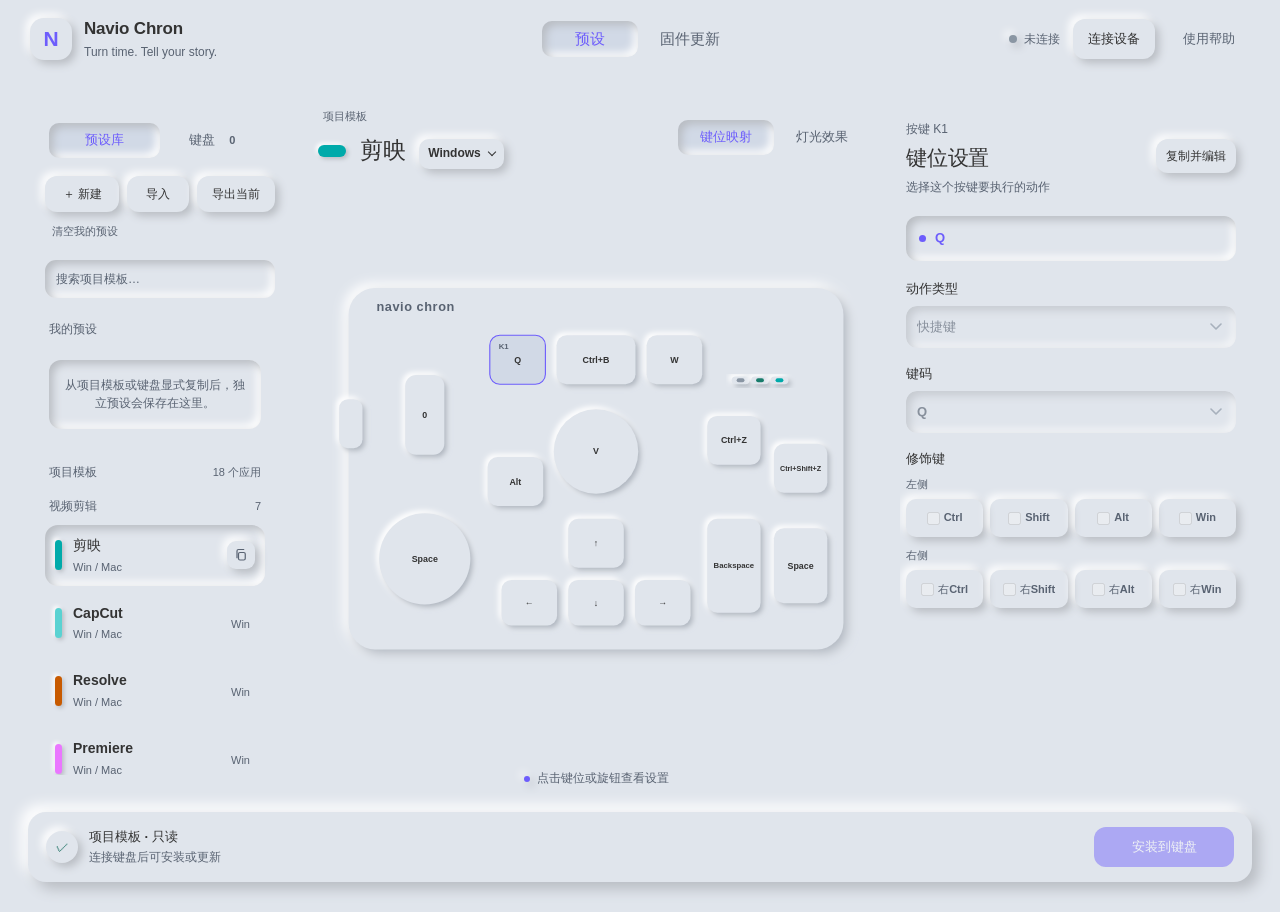
==== commit 10ffedba: "Add domestic editor presets and simplify factory fallback" ====
--- a/editor/index.html
+++ b/editor/index.html
@@ -199,15 +199,15 @@
 
   <div id="toast" class="toast" role="status" aria-live="polite"></div>
 
-  <script src="../tools/probe/navio_proto.js?v=20261107-39"></script>
-  <script src="../tools/probe/webflash_rules.js?v=20261107-39"></script>
-  <script src="preset.js?v=20261107-39"></script>
-  <script src="templates.js?v=20261107-39"></script>
-  <script src="template_browser.js?v=20261107-39"></script>
-  <script src="library.js?v=20261107-39"></script>
-  <script src="device.js?v=20261107-39"></script>
-  <script src="rgb_preview.js?v=20261107-39"></script>
-  <script src="import_export.js?v=20261107-39"></script>
-  <script type="module" src="app.js?v=20261107-39"></script>
+  <script src="../tools/probe/navio_proto.js?v=20261107-40"></script>
+  <script src="../tools/probe/webflash_rules.js?v=20261107-40"></script>
+  <script src="preset.js?v=20261107-40"></script>
+  <script src="templates.js?v=20261107-40"></script>
+  <script src="template_browser.js?v=20261107-40"></script>
+  <script src="library.js?v=20261107-40"></script>
+  <script src="device.js?v=20261107-40"></script>
+  <script src="rgb_preview.js?v=20261107-40"></script>
+  <script src="import_export.js?v=20261107-40"></script>
+  <script type="module" src="app.js?v=20261107-40"></script>
 </body>
 </html>
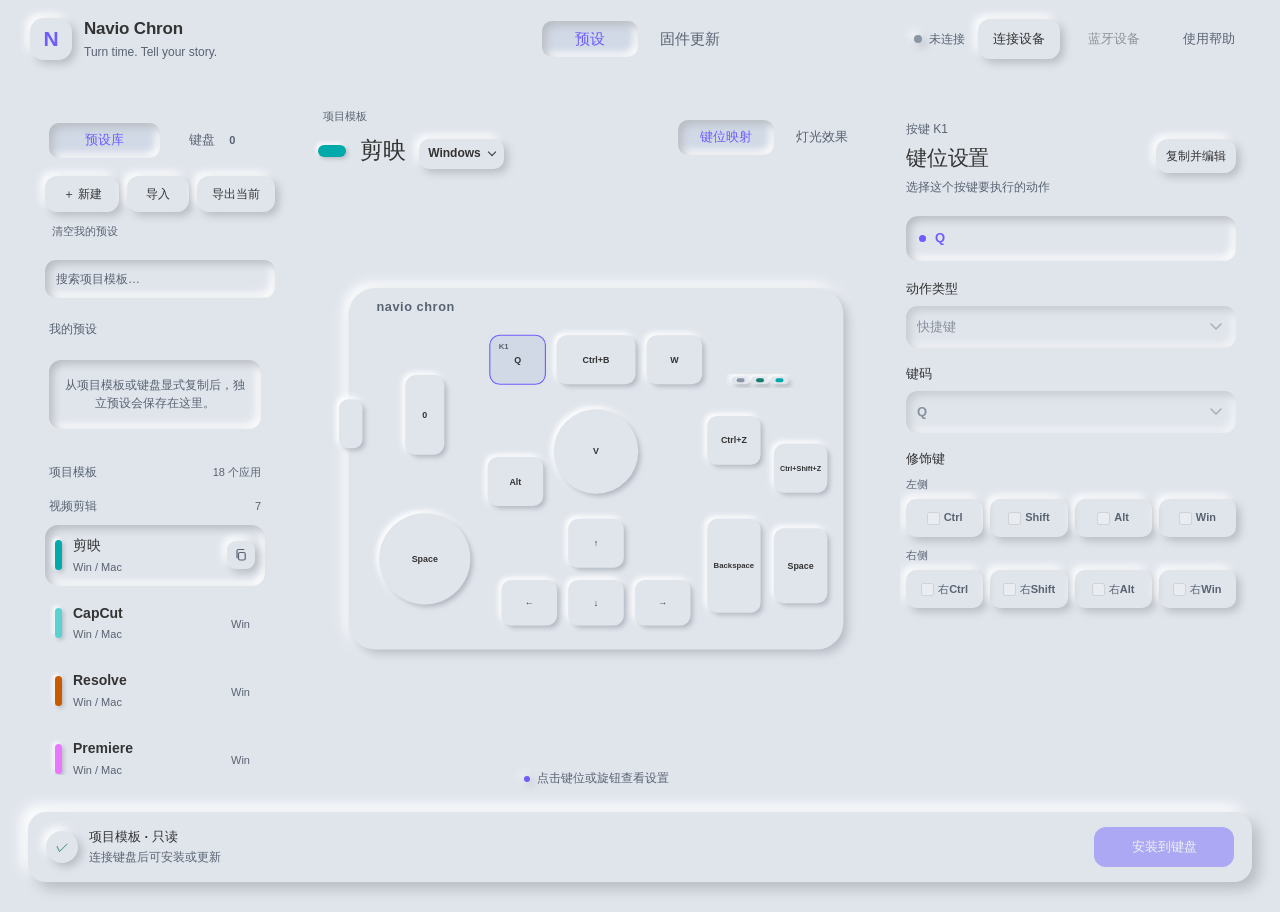
==== commit 9c0965a6: "Add three-channel Bluetooth host management" ====
--- a/editor/index.html
+++ b/editor/index.html
@@ -6,7 +6,7 @@
   <meta name="theme-color" content="#e0e5ec">
   <title>预设 · Navio Chron</title>
   <meta http-equiv="Cache-Control" content="no-store">
-  <link rel="stylesheet" href="styles.css?v=20261107-37">
+  <link rel="stylesheet" href="styles.css?v=20261109-48">
 </head>
 <body>
   <header class="app-header">
@@ -22,6 +22,7 @@
       <span id="firmwareBadge" class="version-badge" hidden></span>
       <span id="connectionStatus" class="connection-status"><i></i><span>未连接</span></span>
       <button id="connectButton" class="button secondary">连接设备</button>
+      <button id="bluetoothButton" class="button secondary">蓝牙设备</button>
       <button id="helpButton" class="button text-button">使用帮助</button>
     </div>
   </header>
@@ -187,27 +188,49 @@
     </form>
   </dialog>
 
+  <dialog id="bluetoothDialog" class="dialog bluetooth-dialog">
+    <form method="dialog">
+      <div class="dialog-heading"><div><span class="dialog-kicker">BLUETOOTH</span><h2>蓝牙设备</h2></div><button type="button" class="icon-button" data-close="bluetoothDialog" aria-label="关闭">×</button></div>
+      <p id="bondSummary" class="dialog-description"></p>
+      <div id="bondList" class="bond-list"></div>
+      <div id="bondError" class="field-error" role="alert" hidden></div>
+      <div class="delete-warning bond-help"><strong>固定 3 个蓝牙频道</strong><p>侧键 + K1/K2/K3 选择频道；空频道自动配对，当前频道成功配对后才替换。这里的删除操作仅用于异常恢复。</p></div>
+      <div class="dialog-actions"><button id="clearBonds" type="button" class="button danger-primary">清除全部绑定</button><button type="button" class="button secondary" data-close="bluetoothDialog">关闭</button></div>
+    </form>
+  </dialog>
+
+  <dialog id="bondDeleteDialog" class="dialog">
+    <form method="dialog">
+      <div class="dialog-heading"><div><span class="dialog-kicker">BLUETOOTH</span><h2 id="bondDeleteTitle">删除蓝牙绑定</h2></div><button type="button" class="icon-button" data-close="bondDeleteDialog" aria-label="取消">×</button></div>
+      <p id="bondDeleteDescription" class="dialog-description"></p>
+      <div class="delete-warning"><strong id="bondDeleteWarning">此操作无法撤销</strong><p>对应电脑上的旧配对记录也需要在系统蓝牙设置中删除，之后才能重新配对。</p></div>
+      <div class="dialog-actions"><button type="button" class="button secondary" data-close="bondDeleteDialog">取消</button><button id="confirmBondDelete" type="button" class="button danger-primary">确认删除</button></div>
+    </form>
+  </dialog>
+
   <dialog id="helpDialog" class="dialog help-dialog">
     <form method="dialog">
       <div class="dialog-heading"><div><span class="dialog-kicker">HELP</span><h2>使用帮助</h2></div><button type="button" class="icon-button" data-close="helpDialog" aria-label="关闭">×</button></div>
       <div class="help-item"><span>1</span><div><strong>连接键盘</strong><p>使用桌面 Chrome 或 Edge，通过 USB 连接 Navio Chron。</p></div></div>
       <div class="help-item"><span>2</span><div><strong>编辑与保存</strong><p>点击编辑后修改，再明确保存到我的预设或保存到键盘。</p></div></div>
       <div class="help-item"><span>3</span><div><strong>切换预设</strong><p>短按设备侧键即可循环切换已安装预设。</p></div></div>
+      <div class="help-item"><span>4</span><div><strong>选择蓝牙频道</strong><p>按住侧键再按 K1、K2 或 K3 选择对应频道；空频道自动配对。单独长按侧键 5 秒可在当前频道添加或替换主机。</p></div></div>
       <div class="dialog-actions"><button type="button" class="button primary" data-close="helpDialog">知道了</button></div>
     </form>
   </dialog>
 
   <div id="toast" class="toast" role="status" aria-live="polite"></div>
 
-  <script src="../tools/probe/navio_proto.js?v=20261107-40"></script>
-  <script src="../tools/probe/webflash_rules.js?v=20261107-40"></script>
-  <script src="preset.js?v=20261107-40"></script>
-  <script src="templates.js?v=20261107-40"></script>
-  <script src="template_browser.js?v=20261107-40"></script>
-  <script src="library.js?v=20261107-40"></script>
-  <script src="device.js?v=20261107-40"></script>
-  <script src="rgb_preview.js?v=20261107-40"></script>
-  <script src="import_export.js?v=20261107-40"></script>
-  <script type="module" src="app.js?v=20261107-40"></script>
+  <script src="../tools/probe/navio_proto.js?v=20261109-48"></script>
+  <script src="../tools/probe/webflash_rules.js?v=20261109-48"></script>
+  <script src="preset.js?v=20261109-48"></script>
+  <script src="templates.js?v=20261109-48"></script>
+  <script src="template_browser.js?v=20261109-48"></script>
+  <script src="library.js?v=20261109-48"></script>
+  <script src="ble_bonds.js?v=20261109-48"></script>
+  <script src="device.js?v=20261109-48"></script>
+  <script src="rgb_preview.js?v=20261109-48"></script>
+  <script src="import_export.js?v=20261109-48"></script>
+  <script type="module" src="app.js?v=20261109-48"></script>
 </body>
 </html>
--- a/editor/styles.css
+++ b/editor/styles.css
@@ -349,7 +349,7 @@
 @media (min-width: 1500px) { .library-panel, .canvas-panel, .inspector-panel { height: 740px; } }
 @media (max-width: 1250px) { .app-header { padding: 0 20px; } .brand-copy small, .version-badge { display: none; } .view { padding: 18px; } .editor-workspace { grid-template-columns: 230px minmax(420px, 1fr) 320px; gap: 18px; } }
 @media (max-width: 1080px) { .header-actions { gap: 7px; } .connection-status { display: none; } .editor-workspace { grid-template-columns: 230px minmax(0, 1fr); } .library-panel, .canvas-panel { height: 690px; } .inspector-panel { grid-column: 1 / -1; height: auto; min-height: 0; padding: 12px 0; overflow: visible; } .lighting-grid { grid-template-columns: repeat(3, 1fr); } }
-@media (max-width: 760px) { .app-header { position: relative; grid-template-columns: 1fr auto; gap: 12px; padding: 13px 15px; } .main-nav { grid-row: 2; grid-column: 1 / -1; justify-content: center; } .brand-copy small, .header-actions .text-button { display: none; } .update-banner { margin: 12px 12px 0; } .update-banner > div:nth-child(2) { flex-direction: column; gap: 0; } .view { padding: 14px; } .editor-workspace { grid-template-columns: 1fr; } .library-panel, .canvas-panel, .inspector-panel { height: auto; min-height: 0; } .library-panel { max-height: 480px; } .inspector-panel { overflow: visible; } .preset-header { flex-wrap: wrap; } .workspace-tabs { width: 100%; } .workspace-tabs button { flex: 1; } .preset-name-input { max-width: calc(100vw - 140px); } .device-stage { min-height: 310px; } .editor-actionbar { bottom: 9px; flex-wrap: wrap; } .write-result { display: none; } .firmware-view { padding-top: 28px; } .firmware-card { padding: 22px; } .firmware-steps li { width: auto; } .firmware-steps li:not(:last-child)::after { width: 24px; margin: 0 7px; } .rescue-steps { grid-template-columns: 1fr; } .preview-dock { bottom: 10px; left: 10px; } }
+@media (max-width: 760px) { .app-header { position: relative; grid-template-columns: 1fr auto; gap: 12px; padding: 13px 15px; } .main-nav { grid-row: 2; grid-column: 1 / -1; justify-content: center; } .brand-copy small, .header-actions .text-button { display: none; } .update-banner { margin: 12px 12px 0; } .update-banner > div:nth-child(2) { flex-direction: column; gap: 0; } .view { padding: 14px; } .editor-workspace { grid-template-columns: 1fr; } .library-panel, .canvas-panel, .inspector-panel { height: auto; min-height: 0; } .library-panel { max-height: 480px; } .inspector-panel { overflow: visible; } .preset-header { flex-wrap: wrap; } .workspace-tabs { width: 100%; } .workspace-tabs button { flex: 1; } .preset-name-input { max-width: calc(100vw - 140px); } .device-stage { min-height: 310px; } .editor-actionbar { bottom: 9px; flex-wrap: wrap; } .write-result { display: none; } .firmware-view { padding-top: 28px; } .firmware-card { padding: 22px; } .firmware-steps li { width: auto; } .firmware-steps li:not(:last-child)::after { width: 24px; margin: 0 7px; } .rescue-steps { grid-template-columns: 1fr; } .connection-methods { flex-direction: column; } .preview-dock { bottom: 10px; left: 10px; } }
 @media (max-width: 760px) { .canvas-panel { order: 1; } .library-panel { order: 2; } .inspector-panel { order: 3; } }
 @media (prefers-reduced-motion: reduce) { *, *::before, *::after { transition: none !important; animation-duration: .01ms !important; animation-iteration-count: 1 !important; } }
 
@@ -371,6 +371,10 @@
 .manifest-label input { width: 100%; min-height: 40px; padding: 8px 10px; border: 0; border-radius: 10px; background: var(--surface); color: var(--text); box-shadow: var(--inset-small); }
 .flash-actions { display: flex; gap: 10px; margin: 22px 0 18px; }
 .flash-actions .button { min-width: 170px; }
+.connection-methods { align-items: stretch; }
+.connection-method { display: flex; flex: 1; flex-direction: column; align-items: center; gap: 10px; padding: 16px; border-radius: 14px; box-shadow: var(--inset-small); }
+.connection-method .button { width: 100%; }
+.connection-method p { margin: 0; color: var(--muted); font-size: 11px; line-height: 1.6; text-align: center; }
 .flash-status { min-height: 52px; padding: 14px 16px; border-radius: 12px; box-shadow: var(--inset-small); color: var(--text); white-space: pre-wrap; }
 progress { display: block; width: 100%; height: 12px; margin: 16px 0 0; border: 0; border-radius: 8px; overflow: hidden; background: var(--surface); accent-color: var(--accent); box-shadow: var(--inset-small); }
 progress::-webkit-progress-bar { background: var(--surface); }
@@ -383,6 +387,8 @@
 .confirm-actions { display: flex; justify-content: flex-end; gap: 10px; margin-top: 16px; }
 .diagnostics pre { min-height: 120px; max-height: 360px; margin: 0; padding: 16px; overflow: auto; color: var(--muted); font: 12px/1.6 ui-monospace, Consolas, monospace; white-space: pre-wrap; }
 
+.lighting-header { position: sticky; top: -14px; z-index: 5; margin: -14px -6px 14px; padding: 14px 6px 0; background: var(--page); }
+@media (max-width: 1080px) { .lighting-header { position: static; margin: 0 0 14px; padding: 0; } }
 .selected-effect { display: flex; flex-direction: column; gap: 4px; margin-bottom: 14px; padding: 12px 13px; border-radius: 12px; box-shadow: var(--inset-small); }
 .selected-effect strong { font-size: 14px; }
 .selected-effect span { color: var(--muted); font-size: 11px; }
@@ -423,3 +429,15 @@
 #importFileName { overflow: hidden; color: var(--muted); font-size: 11px; text-overflow: ellipsis; white-space: nowrap; }
 .transfer-dialog .dialog-actions { flex-wrap: wrap; }
 @media (max-width: 760px) { .json-textarea { min-height: 220px; } }
+
+.bluetooth-dialog { width: min(570px, calc(100vw - 32px)); }
+.bond-list { display: grid; gap: 10px; margin-bottom: 16px; }
+.bond-item { display: flex; align-items: center; justify-content: space-between; gap: 12px; padding: 13px; border-radius: 13px; box-shadow: var(--inset-small); }
+.bond-info { min-width: 0; }
+.bond-address { display: block; overflow-wrap: anywhere; font: 12px/1.5 ui-monospace, Consolas, monospace; }
+.bond-meta { display: flex; flex-wrap: wrap; gap: 6px; margin-top: 7px; }
+.bond-badge { padding: 3px 7px; border-radius: 7px; box-shadow: var(--raised-small); color: var(--muted); font-size: 10px; font-weight: 650; }
+.bond-badge.current { color: var(--success); }
+.bond-empty { padding: 18px; border-radius: 13px; box-shadow: var(--inset-small); color: var(--muted); font-size: 13px; text-align: center; }
+.bond-help { margin-top: 16px; }
+@media (max-width: 480px) { .bond-item { align-items: flex-start; flex-direction: column; } .bluetooth-dialog .dialog-actions { flex-wrap: wrap; } }
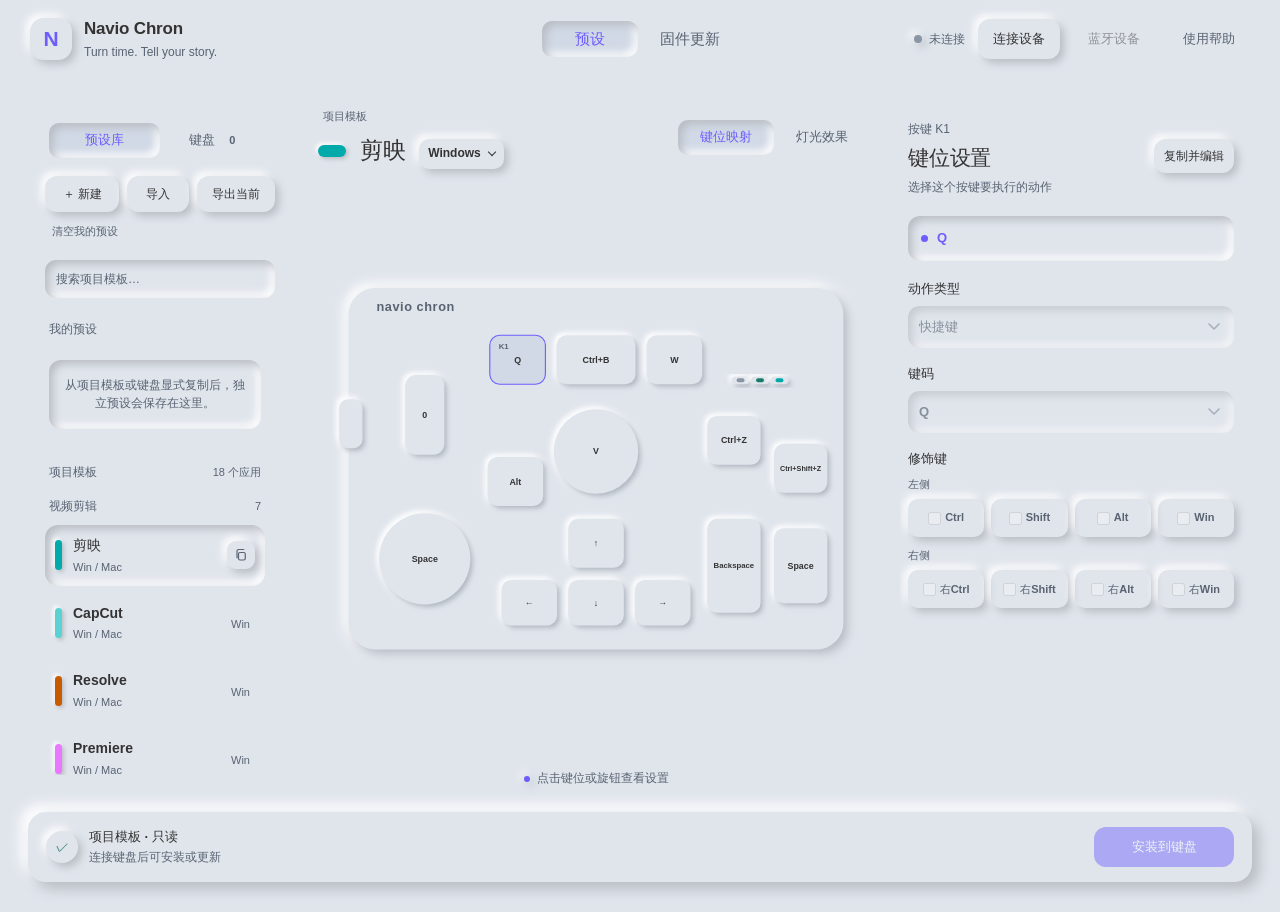
==== commit 3629a480: "Fix editor button shadow clipping" ====
--- a/editor/index.html
+++ b/editor/index.html
@@ -6,7 +6,7 @@
   <meta name="theme-color" content="#e0e5ec">
   <title>预设 · Navio Chron</title>
   <meta http-equiv="Cache-Control" content="no-store">
-  <link rel="stylesheet" href="styles.css?v=20261109-48">
+  <link rel="stylesheet" href="styles.css?v=20261124-53">
 </head>
 <body>
   <header class="app-header">
@@ -191,7 +191,7 @@
   <dialog id="bluetoothDialog" class="dialog bluetooth-dialog">
     <form method="dialog">
       <div class="dialog-heading"><div><span class="dialog-kicker">BLUETOOTH</span><h2>蓝牙设备</h2></div><button type="button" class="icon-button" data-close="bluetoothDialog" aria-label="关闭">×</button></div>
-      <p id="bondSummary" class="dialog-description"></p>
+      <p id="bondSummary" class="dialog-description">固定 3 个蓝牙频道，任意时刻只连接一台。</p>
       <div id="bondList" class="bond-list"></div>
       <div id="bondError" class="field-error" role="alert" hidden></div>
       <div class="delete-warning bond-help"><strong>固定 3 个蓝牙频道</strong><p>侧键 + K1/K2/K3 选择频道；空频道自动配对，当前频道成功配对后才替换。这里的删除操作仅用于异常恢复。</p></div>
@@ -221,16 +221,16 @@
 
   <div id="toast" class="toast" role="status" aria-live="polite"></div>
 
-  <script src="../tools/probe/navio_proto.js?v=20261109-48"></script>
-  <script src="../tools/probe/webflash_rules.js?v=20261109-48"></script>
-  <script src="preset.js?v=20261109-48"></script>
-  <script src="templates.js?v=20261109-48"></script>
-  <script src="template_browser.js?v=20261109-48"></script>
-  <script src="library.js?v=20261109-48"></script>
-  <script src="ble_bonds.js?v=20261109-48"></script>
-  <script src="device.js?v=20261109-48"></script>
-  <script src="rgb_preview.js?v=20261109-48"></script>
-  <script src="import_export.js?v=20261109-48"></script>
-  <script type="module" src="app.js?v=20261109-48"></script>
+  <script src="../tools/probe/navio_proto.js?v=20261109-49"></script>
+  <script src="../tools/probe/webflash_rules.js?v=20261109-49"></script>
+  <script src="preset.js?v=20261109-49"></script>
+  <script src="templates.js?v=20261109-49"></script>
+  <script src="template_browser.js?v=20261109-49"></script>
+  <script src="library.js?v=20261109-49"></script>
+  <script src="ble_bonds.js?v=20261109-49"></script>
+  <script src="device.js?v=20261109-49"></script>
+  <script src="rgb_preview.js?v=20261109-49"></script>
+  <script src="import_export.js?v=20261109-49"></script>
+  <script type="module" src="app.js?v=20261109-49"></script>
 </body>
 </html>
--- a/editor/styles.css
+++ b/editor/styles.css
@@ -121,9 +121,9 @@
 .device-summary strong { font-size: 13px; }
 .device-summary span { color: var(--muted); font-size: 11px; }
 .device-order-hint { margin: 13px 4px 0; color: var(--muted); font-size: 11px; line-height: 1.6; }
-.device-management { display: grid; grid-template-columns: 1fr 1fr; gap: 8px; margin-top: 16px; padding-top: 16px; box-shadow: inset 0 1px 0 var(--shadow-dark), inset 0 -1px 0 var(--shadow-light); }
+.device-management { display: grid; grid-template-columns: 1fr 1fr; gap: 8px; margin-top: 16px; padding: 16px 8px 0; box-shadow: inset 0 1px 0 var(--shadow-dark); }
 .device-management .danger { grid-column: 1 / -1; }
-.keyboard-copy { margin-top: 16px; padding-top: 16px; box-shadow: inset 0 1px 0 var(--shadow-dark), inset 0 -1px 0 var(--shadow-light); }
+.keyboard-copy { margin-top: 16px; padding: 16px 8px 0; box-shadow: inset 0 1px 0 var(--shadow-dark); }
 .keyboard-copy .button { width: 100%; }
 
 .canvas-panel { display: flex; flex-direction: column; height: 690px; min-height: 0; padding: 4px 0; }
@@ -201,7 +201,7 @@
 .encoder-rotation-group .action-card + .action-card { margin-top: 14px; padding-top: 14px; box-shadow: none; }
 .encoder-press { margin-top: 20px; padding-top: 20px; box-shadow: inset 0 1px 0 var(--shadow-dark), inset 0 -1px 0 var(--shadow-light); }
 
-.inspector-panel { height: 690px; min-height: 0; padding: 14px 6px 14px 6px; overflow-y: auto; }
+.inspector-panel { height: 690px; min-height: 0; padding: 14px 8px; overflow-y: auto; }
 .inspector-heading { display: flex; align-items: center; justify-content: space-between; gap: 12px; margin-bottom: 20px; }
 .inspector-heading-copy { min-width: 0; }
 .inspector-heading .selection-label { color: var(--muted); font-size: 12px; }
@@ -334,6 +334,7 @@
 .help-item p { margin: 3px 0 0; color: var(--muted); font-size: 12px; }
 .toast { position: fixed; bottom: 26px; left: 50%; z-index: 60; max-width: min(460px, calc(100vw - 32px)); padding: 12px 17px; border-radius: 13px; background: var(--surface); color: var(--text); box-shadow: var(--raised); font-size: 13px; opacity: 0; pointer-events: none; transform: translateX(-50%); transition: opacity 200ms; }
 .toast.show { opacity: 1; }
+.toast.error { color: var(--danger); }
 
 .preview-dock { position: fixed; bottom: 18px; left: 18px; z-index: 50; width: 282px; padding: 16px; border-radius: 17px; background: var(--surface); color: var(--text); box-shadow: var(--raised-large); }
 .preview-heading { display: flex; align-items: flex-start; justify-content: space-between; }
@@ -387,7 +388,7 @@
 .confirm-actions { display: flex; justify-content: flex-end; gap: 10px; margin-top: 16px; }
 .diagnostics pre { min-height: 120px; max-height: 360px; margin: 0; padding: 16px; overflow: auto; color: var(--muted); font: 12px/1.6 ui-monospace, Consolas, monospace; white-space: pre-wrap; }
 
-.lighting-header { position: sticky; top: -14px; z-index: 5; margin: -14px -6px 14px; padding: 14px 6px 0; background: var(--page); }
+.lighting-header { position: sticky; top: -14px; z-index: 5; margin: -14px -8px 14px; padding: 14px 8px 0; background: var(--page); }
 @media (max-width: 1080px) { .lighting-header { position: static; margin: 0 0 14px; padding: 0; } }
 .selected-effect { display: flex; flex-direction: column; gap: 4px; margin-bottom: 14px; padding: 12px 13px; border-radius: 12px; box-shadow: var(--inset-small); }
 .selected-effect strong { font-size: 14px; }
